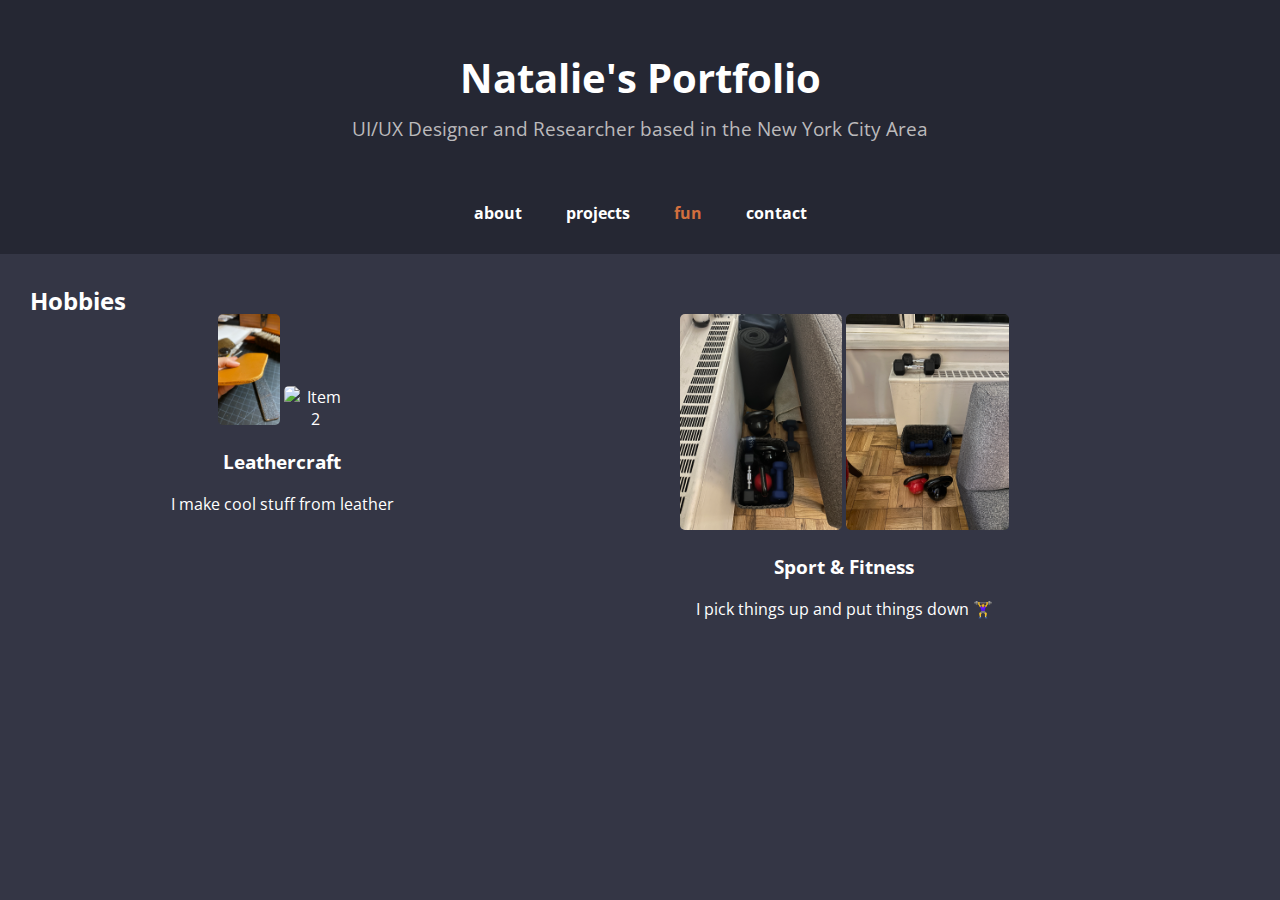
==== fun.html @ dc75db46 "Add files via upload" ====
<!DOCTYPE html>
<html lang="en">
<head>
    <meta charset="UTF-8">
    <meta name="viewport" content="width=device-width, initial-scale=1.0">
    <title>Natalie's UI/UX Portfolio</title>
    <link rel="stylesheet" href="./style/style.css">
    <link href="https://fonts.googleapis.com/css2?family=Montserrat:wght@400;700&display=swap" rel="stylesheet">
    <link href="https://fonts.googleapis.com/css2?family=Open+Sans:wght@400;700&display=swap" rel="stylesheet">
</head>
</head>
<body>
    <!-- Header -->
    <header>
        <h1>Natalie's Portfolio</h1>
        <p>UI/UX Designer and Researcher based in the New York City Area</p>
    </header>


    <nav>
        <ul>
            <li><a href="./index.html">about</a></li>
            <li><a href="./projects.html">projects</a></li>
            <li><a href="./fun.html" class="active">fun</a></li>
            <li><a href="./contact.html">contact</a></li>
        </ul>
    </nav>

    
    <!-- Fun Section -->
    <section class="fun">
        <h2>Hobbies</h2>
        <div class="project">
            <div class="showcase">
                <img src="./img/fun_leather/IMG_1006.jpg" alt="Item 1">
                <img src="./img/fun_leather/IMG_1010.JPG" alt="Item 2">
            </div>
            <h3>Leathercraft</h3>
            <p>I make cool stuff from leather</br>
                <!-- <a href="https://docs.google.com/presentation/d/1PuR8UXHKpYOCuPT2n4PjwX3cfmzmM4sQyY7V3lCddBk/edit?usp=sharing">Case Study</a> -->
            </p>
        </div>

        <div class="project">
            <div class="showcase">
                <img src="./img/fun_fitness/IMG_5224.JPG" alt="Page 1">
                <img src="./img/fun_fitness/IMG_5225.JPG" alt="Page 2">
            </div>
            <h3>Sport & Fitness</h3>
            <p>I pick things up and put things down 🏋️‍♀️</br>
                <!-- <a href="https://docs.google.com/presentation/d/1PuR8UXHKpYOCuPT2n4PjwX3cfmzmM4sQyY7V3lCddBk/edit?usp=sharing">Case Study</a> -->
            </p>
        </div>

        <!-- Repeat .project div for each project -->
    </section>


    
</body>
</html>
---- style/style.css ----
/* ***** GENERAL SETTINGS ***** */

/* Reset some default browser styles and set default fonts */
body, h1, h2, p, a {
    margin: 0;
    padding: 0;
    text-decoration: none;
    font-family: 'Open Sans', sans-serif; /* Setting default font for the page */
}

header, nav {
    font-family: 'Montserrat', sans-serif; /* Montserrat for headers and navigation */
}

body {
    background-color: #343645;  /* Dark grey for the main background */
    color: white;
}

header {
    background-color: #252733;
    color: white;
    padding: 50px 0;
    text-align: center;
}

header h1 {
    font-size: 2.5em;
}

header p {
    font-size: 1.2em;
    margin-top: 10px;
    color: #BCBABC;  /* secondary text color */
}

section {
    padding: 10px;
    text-align: center;
}

/* ***** PORTFOLIO SETTINGS ***** */

.portfolio {
    margin: 20px;
    text-align: left;
    display: flex;
}

.portfolio .project {
    margin-top: 30px;
    text-align: center;

    display: flex;
    flex-direction: column;
}

.portfolio img {
    max-width: 20%;
    border-radius: 5px;
}

.portfolio a {
    color: #A1AAC8; /* Secondary highlights */
    border-bottom: 2px solid transparent;
    transition: border-color 0.3s;
}

.portfolio a:hover {
    border-color: #DB9F65; /* primary hover color */
}

/* ***** FUN SETTINGS ***** */

.fun {
    margin: 20px;
    text-align: left;
    display: flex;
}

.fun .project {
    margin-top: 30px;
    text-align: center;
}

.fun img {
    max-width: 20%;
    border-radius: 5px;
}

.fun a {
    color: #A1AAC8; /* Secondary highlights */
    border-bottom: 2px solid transparent;
    transition: border-color 0.3s;
}

.fun a:hover {
    border-color: #DB9F65; /* primary hover color */
}


/* ***** CONTACT SETTINGS ***** */

.contact {
    margin: 20px;
    text-align: center;
}

.contact a {
    color: #A1AAC8; /* Secondary highlights */
    border-bottom: 2px solid transparent;
    transition: border-color 0.3s;
}

.contact a:hover {
    border-color: #DB9F65; /* primary hover color */
}

/* ***** NAVIGATION SETTINGS ***** */

nav {
    background-color: #252733;  
    text-align: center;
    padding: 10px 10px 30px 10px;
}

nav ul {
    list-style-type: none;
    padding: 0;
    margin: 0;
    display: inline-block;
}

nav li {
    display: inline;
    margin: 0 20px;
}

nav a {
    color: white;
    font-weight: bold;
    transition: color 0.3s;
}

nav a:hover {
    color: #DB9F65;  /* Highlight color */
}

nav a.active {
    color: #D26F3E; /* The orange color to indicate the active page */
}

/* ***** ABOUT/BIO SETTINGS ***** */

.hero {
    display: grid;
    grid-template-columns: 1fr 1fr; /* 1.5fr 1fr This will give more space to the bio and less to the photo */
    gap: 0px; /* Space between the bio and the photo */
    align-items: center; /* Center items vertically */
    padding: 30px 15% 30px 15%; 
    background-color: #343645;  /* Dark grey from the palette */
    color: white;  /* Default text color for the section */
}

.bio_summary h2 {
    font-size: 2em;  /* Increase the size a bit for emphasis */
    margin-bottom: 20px;  /* Some space below the title */
}

.bio_summary ul {
    list-style-type: none;  /* Remove bullet points */
    padding: 0;  /* Remove default padding */
    margin: 0; /* Remove default margin */
}

.bio_summary li {
    font-size: 1.5em;  /* Slightly larger list items for emphasis */
    margin-bottom: 10px;  /* Some space between list items */
    margin-right: 20px;
}

figure {
    display: flex;
    align-items: center;
    justify-content: center;
}

figure img {
    border-radius: 10px;  /* Optional: Rounded corners for the image */
    width: 80%; /* adjust this as needed */
    max-width: 100%;
    height: auto;
}

.about {
    margin: 20px;
    text-align: center;
    font-size: 1.5em;
}

.about a {
    color: #A1AAC8; /* Secondary highlights */
    border-bottom: 2px solid transparent;
    transition: border-color 0.3s;
}

.about a:hover {
    border-color: #DB9F65; /* primary hover color */
}
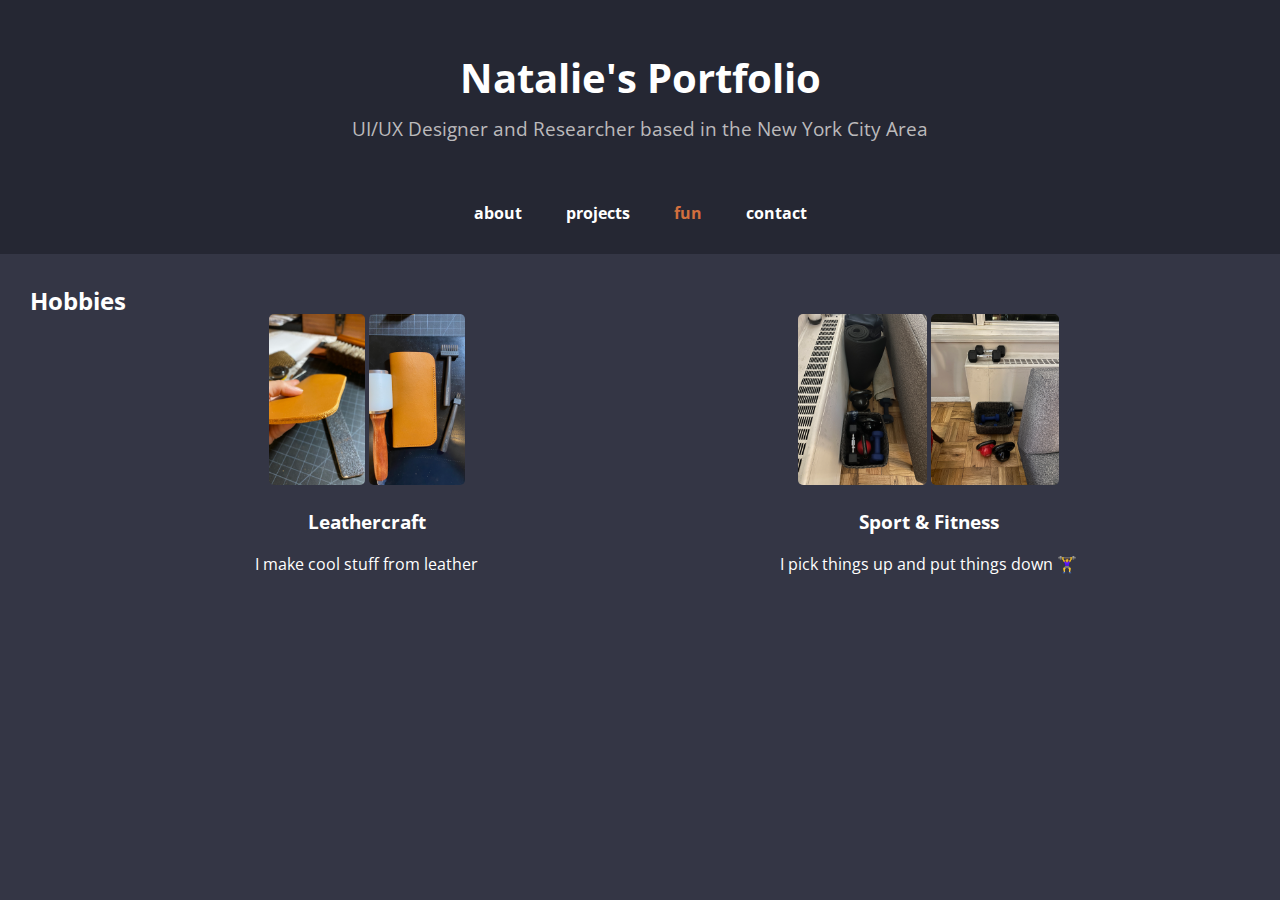
==== commit 0b8ce921: "Update fun.html" ====
--- a/fun.html
+++ b/fun.html
@@ -33,7 +33,7 @@
         <div class="project">
             <div class="showcase">
                 <img src="./img/fun_leather/IMG_1006.jpg" alt="Item 1">
-                <img src="./img/fun_leather/IMG_1010.JPG" alt="Item 2">
+                <img src="./img/fun_leather/IMG_1010.jpg" alt="Item 2">
             </div>
             <h3>Leathercraft</h3>
             <p>I make cool stuff from leather</br>
@@ -58,4 +58,4 @@
 
     
 </body>
-</html>+</html>
